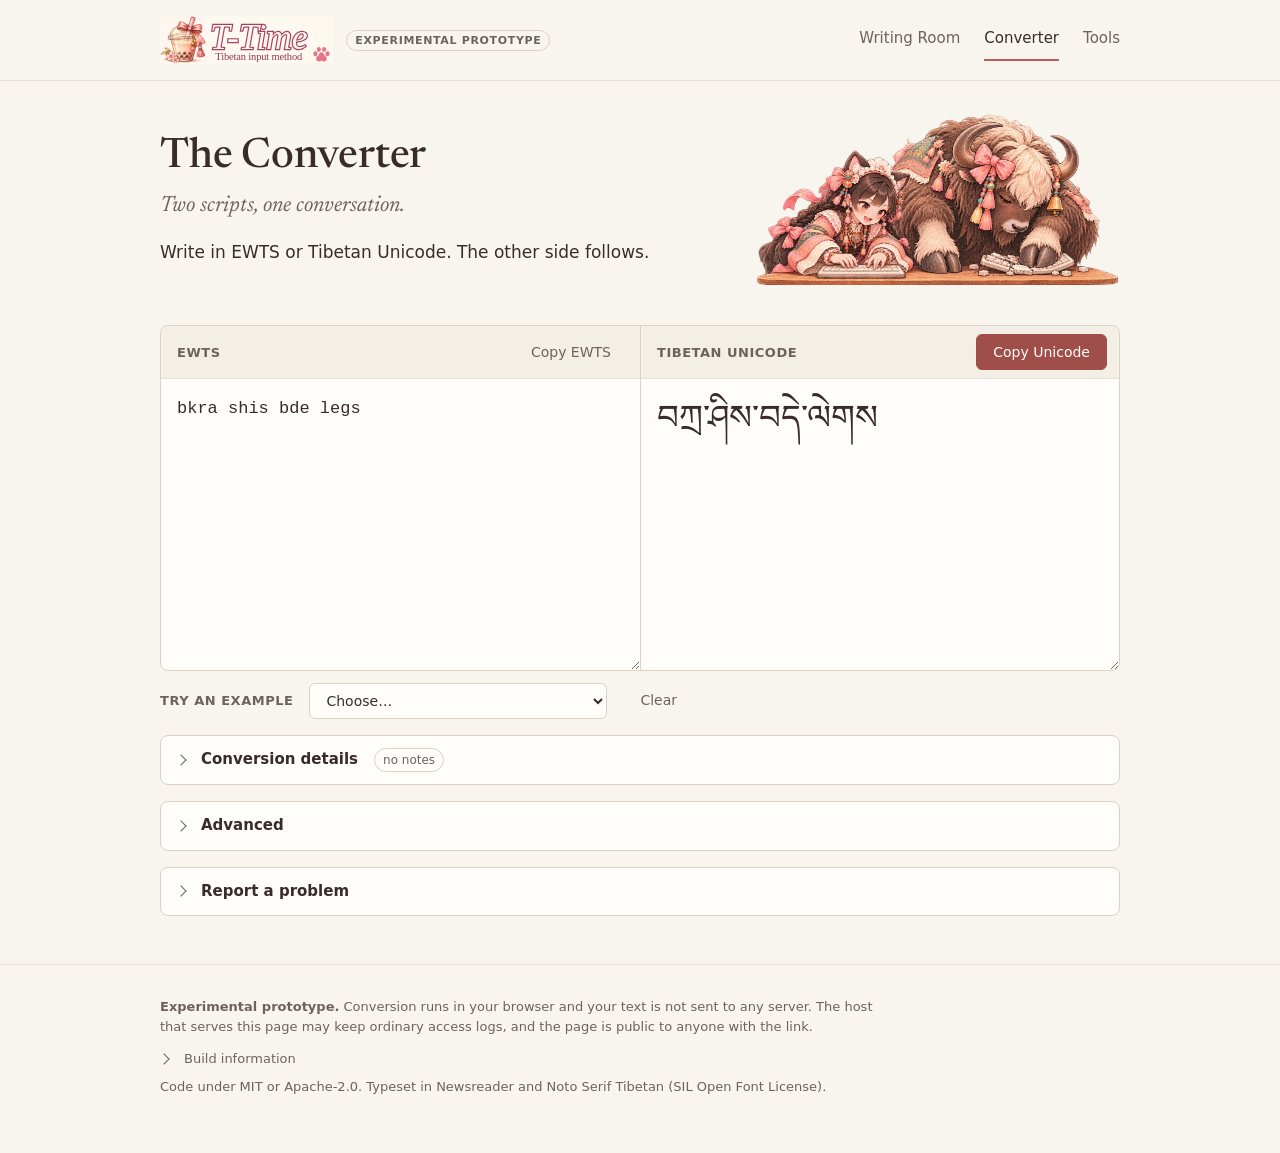
==== converter.html @ a83923ec "Use new square and long logos, add dark-mode long logo" ====
<!doctype html>
<html lang="en">
<head>
<meta charset="utf-8">
<meta name="viewport" content="width=device-width, initial-scale=1">
<meta name="color-scheme" content="light dark">
<title>T-Time Converter</title>
<link rel="icon" href="assets/logo-square.svg" type="image/svg+xml">
<link rel="preload" href="assets/fonts/NotoSerifTibetan.woff2" as="font" type="font/woff2" crossorigin>
<link rel="stylesheet" href="style.css">
</head>
<body>
<a class="skip" href="#main">Skip to content</a>
<header class="site-header"><div class="wrap">
  <a class="brand" href="index.html" aria-label="T-Time, writing room">
    <picture><source srcset="assets/logo-long-dark.svg" media="(prefers-color-scheme: dark)"><img src="assets/logo-long.svg" alt="T-time" width="172" height="48"></picture>
    <span class="badge">Experimental prototype</span>
  </a>
  <nav class="nav" aria-label="Primary">
    <a href="index.html">Writing Room</a>
    <a href="converter.html" aria-current="page">Converter</a>
    <a href="parity.html">Tools</a>
  </nav>
</div></header>
<main class="wrap" id="main">
  <div class="hero">
    <div class="intro">
      <h1>The Converter</h1>
      <p class="subtitle">Two scripts, one conversation.</p>
      <p class="lede">Write in EWTS or Tibetan Unicode. The other side follows.</p>
    </div>
    <img src="assets/typing.webp" alt="Momo the yak and Tibby the cat-maid typing together at a table" width="1200" height="567">
  </div>

  <div class="instrument paper">
    <section class="pane" aria-labelledby="l-ewts">
      <div class="pane-head">
        <label class="label" id="l-ewts" for="ewts">EWTS</label>
        <button type="button" id="copy-ewts" class="quiet">Copy EWTS</button>
      </div>
      <textarea id="ewts" class="ewts" rows="4" spellcheck="false" autocapitalize="off" autocomplete="off" autocorrect="off"></textarea>
    </section>
    <section class="pane" aria-labelledby="l-uni">
      <div class="pane-head">
        <label class="label" id="l-uni" for="uni">Tibetan Unicode</label>
        <button type="button" id="copy-uni" class="primary">Copy Unicode</button>
      </div>
      <textarea id="uni" class="tib" lang="bo" rows="4" spellcheck="false"></textarea>
    </section>
  </div>

  <div class="convbar">
    <label class="label" for="example">Try an example</label>
    <select id="example">
      <option value="">Choose…</option>
      <optgroup label="Ordinary Tibetan">
        <option value="bkra shis bde legs">bkra shis bde legs</option>
        <option value="bod skad">bod skad</option>
      </optgroup>
      <optgroup label="Consonant stacks">
        <option value="bsgrubs">bsgrubs</option>
        <option value="gyon g.yon ">gyon g.yon (stack or prefix)</option>
        <option value="sat+t+wa">sat+t+wa (explicit stack)</option>
      </optgroup>
      <optgroup label="Sanskrit">
        <option value="sarba mang+galaM ">sarba mang+galaM</option>
      </optgroup>
      <optgroup label="Punctuation and literals">
        <option value="khong [New York] la phebs song /">khong [New York] la phebs song /</option>
      </optgroup>
    </select>
    <button type="button" id="clear" class="quiet">Clear</button>
    <span id="status" class="status" role="status" aria-live="polite"></span>
  </div>

  <details class="paper" id="details">
    <summary>Conversion details <span class="count" id="diag-count">no notes</span></summary>
    <div class="disclosure-body">
      <dl class="facts">
        <dt>Last edited</dt><dd id="r-dir"></dd>
        <dt>Reverse fidelity</dt><dd id="r-fid"></dd>
        <dt>Round trip</dt><dd id="r-rt"></dd>
        <dt>Unicode code points</dt><dd><code id="r-cp"></code></dd>
        <dt>Normalization</dt><dd id="r-nf"></dd>
        <dt>Diagnostics</dt><dd><ul class="diag" id="r-diag"></ul></dd>
      </dl>
      <p class="hint"><strong>Exact</strong>: converting the EWTS back gives your Unicode unchanged. <strong>Canonical</strong>: equal after canonical normalization. <strong>Lossy</strong>: some characters have no EWTS spelling and appear as <code>\uXXXX</code> escapes. A round trip that differs is a finding worth reporting.</p>
    </div>
  </details>

  <details class="paper">
    <summary>Advanced</summary>
    <div class="disclosure-body">
      <label class="check"><input type="checkbox" id="precomposed"> Precomposed output (not NFC)</label>
      <p class="hint">Writes a few Tibetan letters as single precomposed characters (for example U+0F43) instead of their standard decomposed sequence. The result is not in Unicode normalization form NFC, so text compared or searched elsewhere may not match. Leave it off unless a font or program needs it.</p>
    </div>
  </details>

  <details class="paper" id="report-box">
    <summary>Report a problem</summary>
    <div class="disclosure-body">
      <p class="hint">Nothing is sent from this page. Review the text, then either copy it or open a pre-filled issue on GitHub, where you will see it before you submit. Issues on this repository are public, so untick the text box below if the text is private.</p>
      <label class="formrow">What you expected <textarea id="expected" rows="2"></textarea></label>
      <label class="check"><input type="checkbox" id="include-text" checked> Include both boxes in the report</label>
      <pre class="report" id="report" aria-label="Report preview"></pre>
      <div class="actions-row">
        <button type="button" id="copy-report">Copy report</button>
        <a class="button" id="gh-issue" href="https://github.com/ttime-ime/playground/issues/new" target="_blank" rel="noopener">Report on GitHub</a>
      </div>
    </div>
  </details>

</main>
<footer class="site-footer"><div class="wrap">
  <p><strong>Experimental prototype.</strong> Conversion runs in your browser and your text is not sent to any server. The host that serves this page may keep ordinary access logs, and the page is public to anyone with the link.</p>
  <details>
    <summary>Build information</summary>
    <p class="hint">Include this in bug reports.</p>
    <p class="build" id="build">loading…</p>
  </details>
  <p>Code under MIT or Apache-2.0. Typeset in Newsreader and Noto Serif Tibetan (SIL Open Font License).</p>
</div></footer>
<script type="module" src="converter.js"></script>
</body>
</html>
---- style.css ----
/* T-Time Playground: an illustrated writing workshop, drawn with a quiet hand.
   Expressive characters, quiet interface, beautiful Tibetan typography. */

@font-face {
  font-family: "Newsreader";
  src: url("assets/fonts/Newsreader.woff2") format("woff2");
  font-weight: 200 800;
  font-style: normal;
  font-display: swap;
}
@font-face {
  font-family: "Newsreader";
  src: url("assets/fonts/Newsreader-Italic.woff2") format("woff2");
  font-weight: 200 800;
  font-style: italic;
  font-display: swap;
}
@font-face {
  font-family: "Noto Serif Tibetan";
  src: url("assets/fonts/NotoSerifTibetan.woff2") format("woff2");
  font-weight: 100 900;
  font-display: swap;
}

:root {
  /* Light: ivory paper, walnut ink */
  --bg: #f8f5ef;
  --surface: #fffdf9;
  --surface-2: #f3eee6;
  --text: #392b2a;
  --muted: #6e625c;        /* a touch darker than the brief's #796C66, for 5.4:1 on ivory */
  --line: #ddd0c6;
  --line-soft: #e9e0d8;
  --coral: #b65e58;        /* decorative: rules, underlines, focus rings */
  --accent: #a04e49;       /* coral for text and filled buttons (5.6:1 on white) */
  --accent-ink: #ffffff;
  --turquoise: #4d8883;    /* selected states and small details */
  --turquoise-ink: #3f7772;
  --deep: #33272e;
  --select: #cfe5e1;       /* provisional text highlight */
  --warn-bg: #fbeee9;
  --focus: #4d8883;

  --serif: "Newsreader", "Iowan Old Style", "Palatino Linotype", Georgia, serif;
  --sans: system-ui, -apple-system, "Segoe UI", Roboto, "Helvetica Neue", sans-serif;
  --mono: ui-monospace, "SF Mono", Menlo, Consolas, "Liberation Mono", monospace;
  --tib: "Noto Serif Tibetan", "Jomolhari", "Kailasa", "Tibetan Machine Uni", "Microsoft Himalaya", serif;

  --r: 6px;
  --s1: 4px; --s2: 8px; --s3: 12px; --s4: 16px; --s5: 24px; --s6: 32px; --s7: 48px; --s8: 72px;
  --measure: 62rem;
  color-scheme: light;
}

@media (prefers-color-scheme: dark) {
  :root {
    /* Dark: the same room in evening light */
    --bg: #241e23;
    --surface: #30272d;
    --surface-2: #2b232a;
    --text: #f4ede5;
    --muted: #b7aaa5;
    --line: #514148;
    --line-soft: #3f333a;
    --coral: #e29a8d;
    --accent: #e29a8d;
    --accent-ink: #241e23;
    --turquoise: #7fbdb6;
    --turquoise-ink: #8cc7c0;
    --deep: #1b161a;
    --select: #3e5f5b;
    --warn-bg: #3a2b2d;
    --focus: #7fbdb6;
    color-scheme: dark;
  }
}

* { box-sizing: border-box; }
html { -webkit-text-size-adjust: 100%; }
body {
  margin: 0;
  background: var(--bg);
  color: var(--text);
  font: 400 16px/1.55 var(--sans);
  -webkit-font-smoothing: antialiased;
}
img, svg { max-width: 100%; }
a { color: var(--accent); text-underline-offset: 3px; }
a:hover { color: var(--text); }
code, pre, kbd { font-family: var(--mono); font-size: 0.8125rem; }
[lang="bo"] { font-family: var(--tib); }
.visually-hidden {
  position: absolute; width: 1px; height: 1px; margin: -1px; padding: 0;
  overflow: hidden; clip: rect(0 0 0 0); white-space: nowrap; border: 0;
}
.skip { position: absolute; left: var(--s4); top: -3rem; background: var(--surface); padding: var(--s2) var(--s3);
  border: 1px solid var(--line); border-radius: var(--r); z-index: 10; }
.skip:focus { top: var(--s2); }

:focus-visible { outline: 2px solid var(--focus); outline-offset: 2px; border-radius: 3px; }

/* ---------- Layout ---------- */
.wrap { max-width: var(--measure); margin: 0 auto; padding: 0 var(--s4); }
main.wrap { padding-bottom: var(--s7); }

/* ---------- Header ---------- */
.site-header { border-bottom: 1px solid var(--line-soft); }
.site-header .wrap {
  display: flex; flex-wrap: wrap; align-items: center; justify-content: space-between;
  gap: var(--s3) var(--s5); padding-top: var(--s4); padding-bottom: var(--s4);
}
.brand { display: flex; align-items: center; gap: var(--s3); text-decoration: none; }
.brand img { display: block; height: 48px; width: auto; }
.badge {
  font: 600 0.6875rem/1 var(--sans); letter-spacing: 0.06em; text-transform: uppercase;
  color: var(--muted); border: 1px solid var(--line); border-radius: 999px; padding: 4px 8px;
}
.nav { display: flex; gap: var(--s5); }
.nav a {
  color: var(--muted); text-decoration: none; font-size: 0.9375rem; font-weight: 500;
  padding: var(--s2) 0; border-bottom: 2px solid transparent;
  transition: color 0.15s, border-color 0.15s;
}
.nav a:hover { color: var(--text); border-bottom-color: var(--line); }
.nav a[aria-current="page"] { color: var(--text); border-bottom-color: var(--coral); }

/* ---------- Typography ---------- */
h1, h2, h3 { font-family: var(--serif); font-weight: 500; line-height: 1.15; margin: 0; letter-spacing: -0.005em; }
h1 { font-size: clamp(2.125rem, 4.5vw + 1rem, 2.625rem); }
h2 { font-size: clamp(1.4375rem, 1.5vw + 1rem, 1.625rem); margin-top: var(--s7); }
h3 { font-size: 1.125rem; }
.subtitle { font-family: var(--serif); font-style: italic; font-size: 1.375rem; color: var(--muted); margin: var(--s2) 0 0; }
.lede { font-size: 1.0625rem; max-width: 34rem; margin: var(--s4) 0 0; }
.hint { color: var(--muted); font-size: 0.875rem; margin: var(--s2) 0; }
.label, label.field {
  font: 600 0.8125rem/1.2 var(--sans); letter-spacing: 0.04em; text-transform: uppercase; color: var(--muted);
}

/* ---------- Intro ---------- */
.intro { padding: var(--s6) 0 var(--s5); }
.hero {
  display: grid; grid-template-columns: minmax(0, 1fr) minmax(0, 38%); align-items: end;
  gap: var(--s6); padding: var(--s6) 0 var(--s4);
}
.hero img { display: block; width: 100%; height: auto; }
.hero .intro { padding: 0; align-self: center; }

/* ---------- Surfaces and controls ---------- */
.paper {
  background: var(--surface); border: 1px solid var(--line); border-radius: 8px;
}
button, select, textarea, input { font: inherit; color: inherit; }
button {
  font-size: 0.875rem; font-weight: 500; min-height: 36px; padding: 0 var(--s4);
  background: var(--surface); border: 1px solid var(--line); border-radius: var(--r); cursor: pointer;
  transition: border-color 0.15s, background-color 0.15s;
}
button:hover { border-color: var(--coral); }
button.primary { background: var(--accent); border-color: var(--accent); color: var(--accent-ink); }
button.primary:hover { filter: brightness(1.06); }
button.quiet { background: transparent; border-color: transparent; color: var(--muted); }
button.quiet:hover { color: var(--text); border-color: var(--line); }
select {
  min-height: 36px; padding: 0 var(--s3); font-size: 0.875rem; background: var(--surface);
  border: 1px solid var(--line); border-radius: var(--r);
}
input[type="checkbox"] { accent-color: var(--turquoise); width: 1rem; height: 1rem; vertical-align: -2px; margin: 0 var(--s2) 0 0; }
.check { display: inline-flex; align-items: center; font-size: 0.875rem; }
.status { font-size: 0.8125rem; color: var(--turquoise-ink); min-width: 7rem; }
.toolbar {
  display: flex; flex-wrap: wrap; align-items: center; gap: var(--s3) var(--s4);
  padding: var(--s3) var(--s4); border-bottom: 1px solid var(--line-soft);
}
.toolbar .actions { display: flex; align-items: center; gap: var(--s2); margin-left: auto; }
.toolbar label.field { display: inline-flex; align-items: center; gap: var(--s2); }

textarea {
  width: 100%; display: block; resize: vertical; border: 0; background: transparent;
  padding: var(--s4); outline: none;
}
.tib { font-family: var(--tib); font-size: clamp(1.875rem, 1.2vw + 1.5rem, 2.125rem); line-height: 1.9; }
.ewts { font-family: var(--mono); font-size: 1.0625rem; line-height: 1.7; }
.tib::selection, .writing::selection { background: var(--select); color: var(--text); }
.writing { min-height: 15rem; padding: var(--s5) var(--s6); }

/* ---------- Converter ---------- */
.instrument { display: grid; grid-template-columns: 1fr 1fr; margin-top: var(--s5); overflow: hidden; }
.pane { display: flex; flex-direction: column; min-width: 0; }
.pane + .pane { border-left: 1px solid var(--line); }
.pane:focus-within { box-shadow: inset 0 0 0 2px var(--focus); }
.pane-head { display: flex; align-items: center; justify-content: space-between; gap: var(--s3);
  padding: var(--s2) var(--s3) var(--s2) var(--s4); border-bottom: 1px solid var(--line-soft); background: var(--surface-2); min-height: 48px; }
.pane textarea { min-height: 13rem; flex: 1 1 auto; }
.convbar { display: flex; flex-wrap: wrap; align-items: center; gap: var(--s3) var(--s4); margin-top: var(--s3); }

/* ---------- Disclosures ---------- */
details { margin-top: var(--s4); }
details.paper { padding: 0; }
summary {
  cursor: pointer; font-weight: 600; font-size: 0.9375rem; padding: var(--s3) var(--s4); list-style: none;
  display: flex; align-items: center; gap: var(--s2);
}
summary::-webkit-details-marker { display: none; }
summary::before { content: ""; width: 7px; height: 7px; border-right: 1.5px solid var(--muted); border-bottom: 1.5px solid var(--muted);
  transform: rotate(-45deg); transition: transform 0.15s; margin-right: var(--s2); flex: none; }
details[open] > summary::before { transform: rotate(45deg); }
.disclosure-body { padding: 0 var(--s4) var(--s4); }
.count { font-weight: 500; font-size: 0.75rem; color: var(--muted); border: 1px solid var(--line); border-radius: 999px; padding: 2px 8px; margin-left: var(--s2); }
.count.has { color: var(--accent); border-color: var(--coral); }

dl.facts { display: grid; grid-template-columns: minmax(9rem, 13rem) minmax(0, 1fr); gap: var(--s2) var(--s4); margin: 0; font-size: 0.875rem; }
dl.facts dt { color: var(--muted); }
dl.facts dd { margin: 0; overflow-wrap: anywhere; }
dl.facts code { font-size: 0.8125rem; color: var(--text); }
.diag { list-style: none; margin: 0; padding: 0; }
.diag li { padding: var(--s2) var(--s3); border-left: 3px solid var(--line); background: var(--surface-2); margin: 0 0 var(--s2); border-radius: 0 var(--r) var(--r) 0; }
.diag li.warn { border-left-color: var(--coral); background: var(--warn-bg); }
.diag li.note { border-left-color: var(--turquoise); }
.diag .tag { font: 600 0.6875rem/1 var(--sans); letter-spacing: 0.05em; text-transform: uppercase; margin-right: var(--s2); }
pre.report { white-space: pre-wrap; overflow-wrap: anywhere; background: var(--surface-2); border: 1px solid var(--line-soft);
  border-radius: var(--r); padding: var(--s3); margin: var(--s3) 0; }
.formrow { display: block; margin: var(--s3) 0; }
.formrow textarea { border: 1px solid var(--line); border-radius: var(--r); background: var(--surface); padding: var(--s2) var(--s3); margin-top: var(--s1); font-size: 0.9375rem; }

/* ---------- Examples ---------- */
.example-group + .example-group { margin-top: var(--s4); }
.example-group h3 { font-family: var(--sans); font-size: 0.8125rem; font-weight: 600; letter-spacing: 0.04em; text-transform: uppercase; color: var(--muted); margin-bottom: var(--s2); }
.chips { display: flex; flex-wrap: wrap; gap: var(--s2); }
.chip { display: flex; flex-direction: column; align-items: flex-start; gap: 2px; padding: var(--s2) var(--s3); min-height: 0; text-align: left; }
.chip code { font-size: 0.875rem; }
.chip small { color: var(--muted); font-size: 0.75rem; }

/* ---------- Tables (parity) ---------- */
table.data { width: 100%; border-collapse: collapse; font-size: 0.875rem; }
table.data th, table.data td { text-align: left; padding: var(--s2) var(--s3); border-bottom: 1px solid var(--line-soft); }
table.data th { color: var(--muted); font-weight: 600; font-size: 0.75rem; letter-spacing: 0.04em; text-transform: uppercase; }
table.data td.num { font-variant-numeric: tabular-nums; }
.pass::before { content: "✓ "; color: var(--turquoise-ink); }
.fail::before { content: "✕ "; color: var(--accent); }
.fail { color: var(--accent); font-weight: 600; }
.summaryline { font-family: var(--serif); font-size: 1.375rem; margin: var(--s4) 0; }

/* ---------- Vignette and footer ---------- */
.site-footer { border-top: 1px solid var(--line-soft); color: var(--muted); font-size: 0.8125rem; padding: var(--s5) 0 var(--s7); }
.site-footer p { margin: var(--s2) 0; max-width: 46rem; }
.site-footer details { margin-top: var(--s3); }
.site-footer summary { padding: 0; font-weight: 500; font-size: 0.8125rem; }
.site-footer .build { font-family: var(--mono); margin: var(--s2) 0 0; overflow-wrap: anywhere; }

/* ---------- Responsive ---------- */
@media (max-width: 800px) {
  .hero { grid-template-columns: 1fr; gap: var(--s4); }
  .hero img { width: min(22rem, 80%); justify-self: start; order: 2; }
  .instrument { grid-template-columns: 1fr; }
  .pane + .pane { border-left: 0; border-top: 1px solid var(--line); }
  .pane textarea { min-height: 11rem; }
  .writing { padding: var(--s4); }
  dl.facts { grid-template-columns: 1fr; gap: 0; }
  dl.facts dt { margin-top: var(--s3); }
  .nav { gap: var(--s4); }
  .brand img { height: 40px; }
}
@media (max-width: 420px) {
  button, select { min-height: 44px; }
  .badge { font-size: 0.625rem; padding: 3px 6px; }
  .toolbar .actions { width: 100%; justify-content: space-between; }
  .status { min-width: 0; }
}
@media (prefers-reduced-motion: reduce) {
  * { transition: none !important; }
}

textarea::placeholder { font-family: var(--serif); font-style: italic; font-size: 1.25rem; color: var(--muted); opacity: 0.8; }

/* ---------- Report actions ---------- */
.actions-row { display: flex; flex-wrap: wrap; gap: var(--s3); align-items: center; }
a.button {
  display: inline-flex; align-items: center; font-size: 0.875rem; font-weight: 500; min-height: 36px;
  padding: 0 var(--s4); background: var(--surface); border: 1px solid var(--line); border-radius: var(--r);
  color: var(--text); text-decoration: none;
}
a.button:hover { border-color: var(--coral); }
@media (max-width: 420px) { a.button { min-height: 44px; } }

/* ---------- Symbol palette ---------- */
.palette { padding: var(--s5); margin: var(--s5) 0; }
.palette[hidden] { display: none; }
.palette-head { display: flex; align-items: center; justify-content: space-between; gap: var(--s3); }
.palette-head h2 { margin: 0; }
.palette input[type="search"] {
  display: block; width: 100%; min-height: 40px; margin: var(--s2) 0 var(--s3); padding: 0 var(--s3);
  background: var(--bg); border: 1px solid var(--line); border-radius: var(--r);
}
.palette .chips { margin-bottom: var(--s3); }
.chip[aria-pressed="true"] { background: var(--accent); border-color: var(--accent); color: var(--surface); }
.sym-grid { list-style: none; margin: 0; padding: 0; display: grid; grid-template-columns: repeat(auto-fill, minmax(10.5rem, 1fr)); gap: var(--s3); }
.sym { display: flex; flex-direction: column; gap: var(--s1); }
.sym-insert {
  display: flex; flex: 1; flex-direction: column; align-items: center; justify-content: center; gap: 2px; height: auto; min-height: 0; width: 100%;
  padding: var(--s3) var(--s2); text-align: center; background: var(--bg);
}
.sym-glyph { font-size: 2.25rem; line-height: 1.5; min-height: 3.4rem; }
.sym-label { font-size: 0.8125rem; font-weight: 500; }
.sym-meta, .sym-ewts { font-family: var(--mono); font-size: 0.6875rem; color: var(--muted); overflow-wrap: anywhere; }
.sym-copy { min-height: 28px; font-size: 0.75rem; }
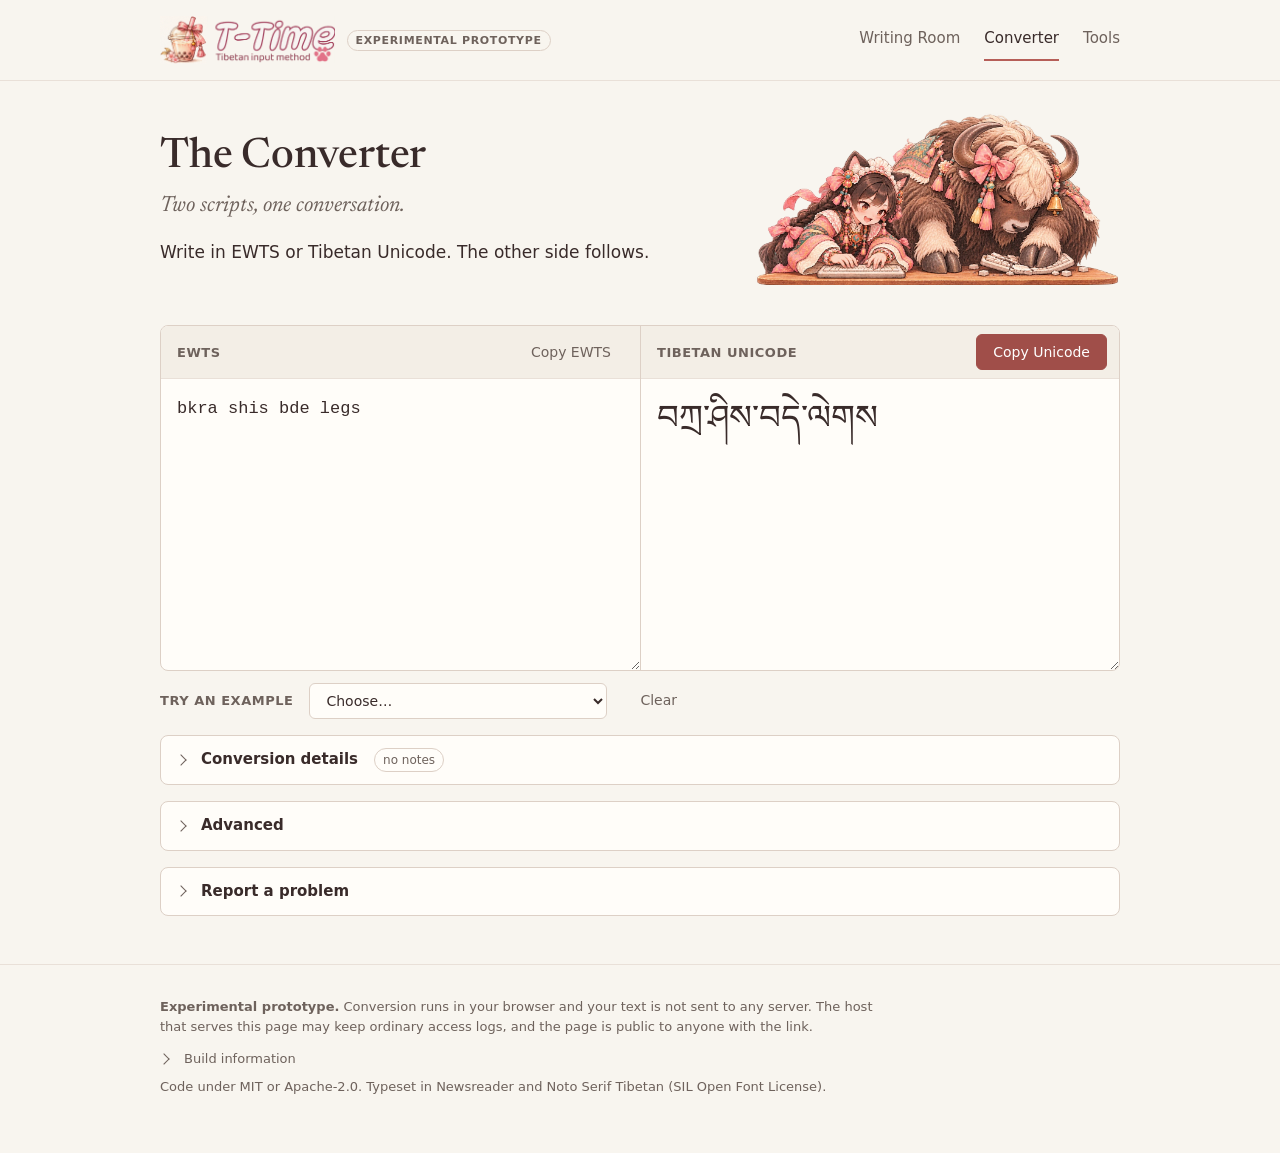
==== commit d31c8a93: "Blend the header logo into the page and add the symbol review page" ====
--- a/converter.html
+++ b/converter.html
@@ -13,7 +13,7 @@
 <a class="skip" href="#main">Skip to content</a>
 <header class="site-header"><div class="wrap">
   <a class="brand" href="index.html" aria-label="T-Time, writing room">
-    <picture><source srcset="assets/logo-long-dark.svg" media="(prefers-color-scheme: dark)"><img src="assets/logo-long.svg" alt="T-time" width="172" height="48"></picture>
+    <picture><source srcset="assets/logo-long-dark.webp" media="(prefers-color-scheme: dark)"><img src="assets/logo-long.webp" alt="T-time" width="175" height="48"></picture>
     <span class="badge">Experimental prototype</span>
   </a>
   <nav class="nav" aria-label="Primary">
--- a/style.css
+++ b/style.css
@@ -303,3 +303,8 @@
 .sym-label { font-size: 0.8125rem; font-weight: 500; }
 .sym-meta, .sym-ewts { font-family: var(--mono); font-size: 0.6875rem; color: var(--muted); overflow-wrap: anywhere; }
 .sym-copy { min-height: 28px; font-size: 0.75rem; }
+
+/* ---------- Symbol review ---------- */
+#filter { display: block; width: 100%; min-height: 40px; margin-top: var(--s1); padding: 0 var(--s3); background: var(--bg); border: 1px solid var(--line); border-radius: var(--r); }
+#table td:nth-child(2) { min-width: 14rem; }
+#table td:nth-child(8) input { width: 100%; min-width: 10rem; min-height: 32px; padding: 0 var(--s2); background: var(--bg); border: 1px solid var(--line); border-radius: var(--r); }
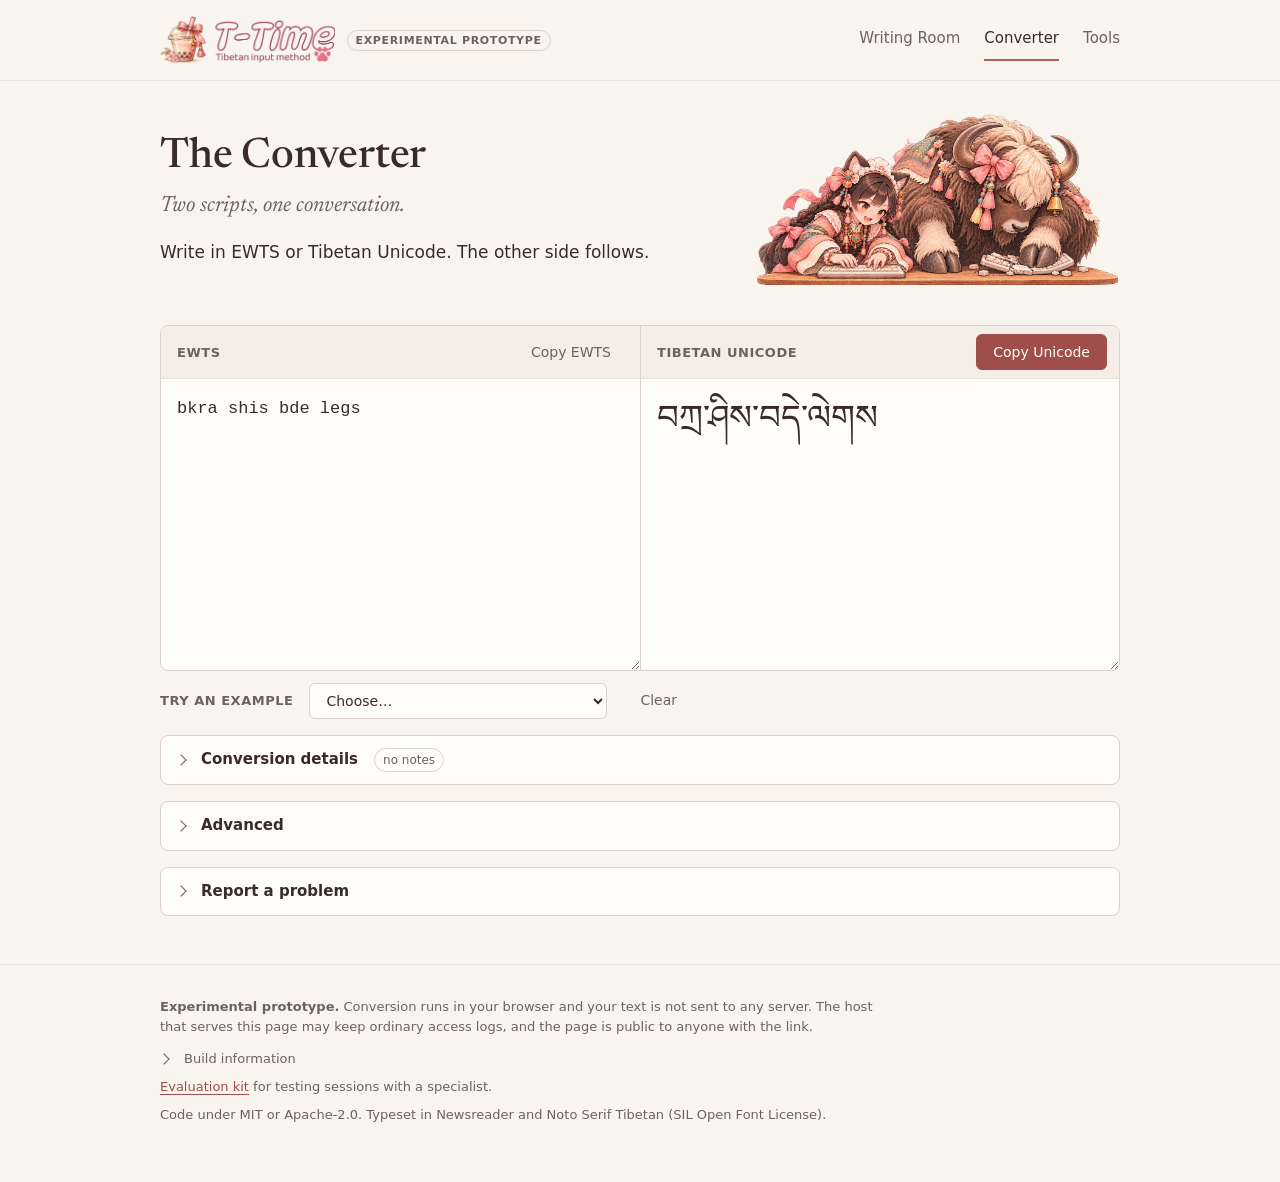
==== commit c318c302: "Add the evaluation kit page" ====
--- a/converter.html
+++ b/converter.html
@@ -118,6 +118,7 @@
     <p class="hint">Include this in bug reports.</p>
     <p class="build" id="build">loading…</p>
   </details>
+  <p><a href="evaluate.html">Evaluation kit</a> for testing sessions with a specialist.</p>
   <p>Code under MIT or Apache-2.0. Typeset in Newsreader and Noto Serif Tibetan (SIL Open Font License).</p>
 </div></footer>
 <script type="module" src="converter.js"></script>
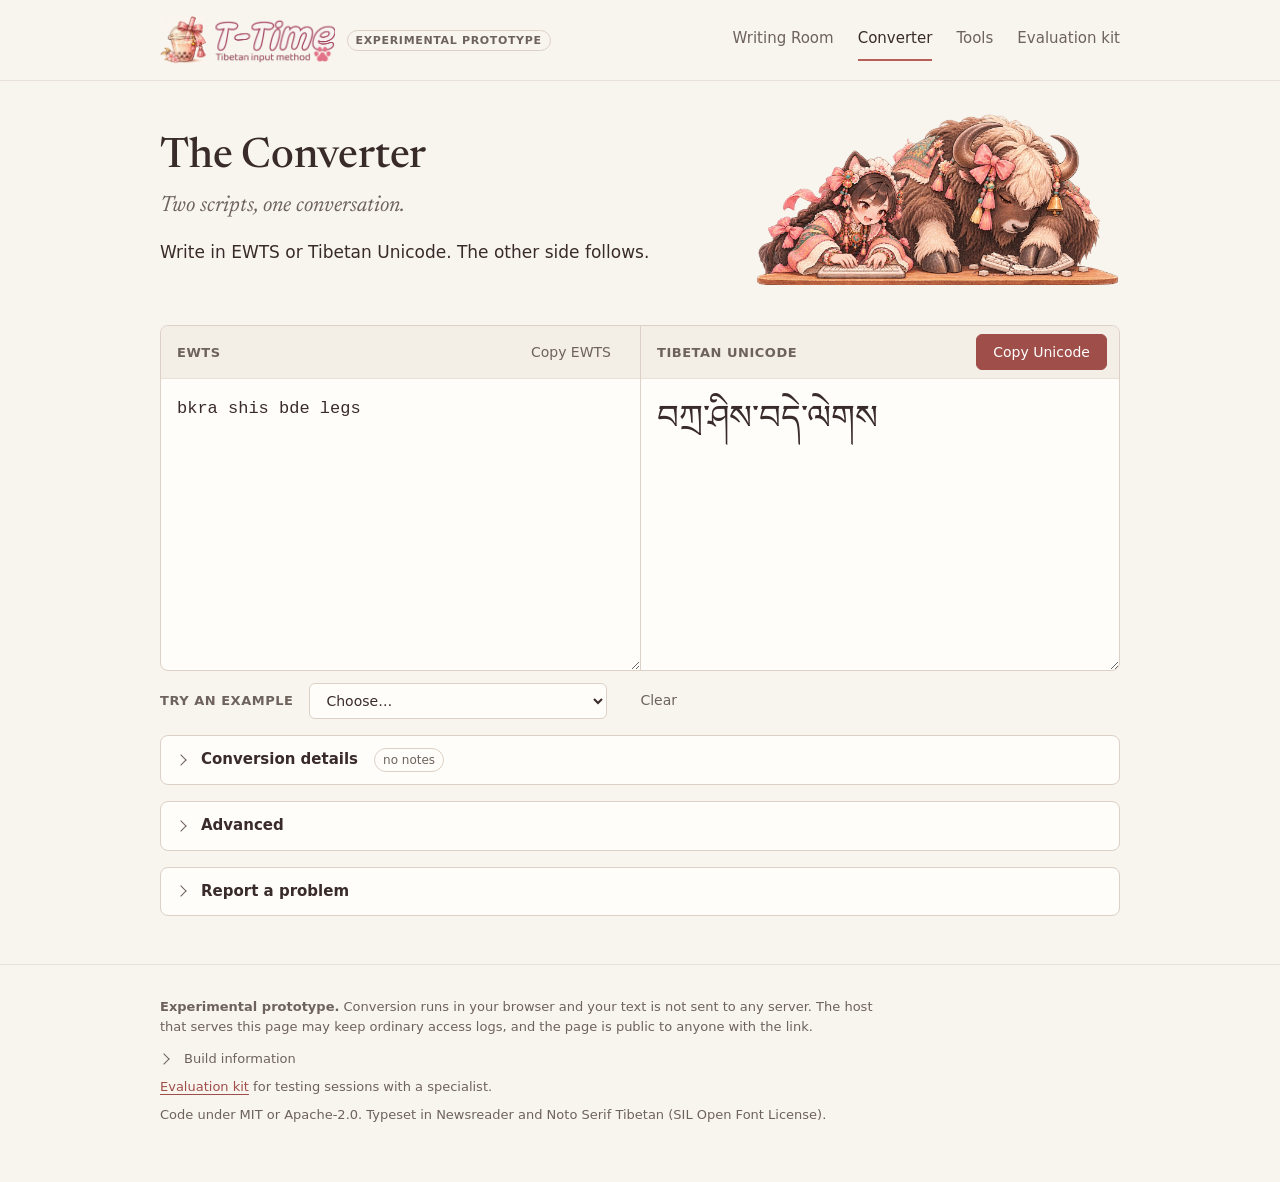
==== commit 78b57d37: "Moved eval to menu" ====
--- a/converter.html
+++ b/converter.html
@@ -20,6 +20,7 @@
     <a href="index.html">Writing Room</a>
     <a href="converter.html" aria-current="page">Converter</a>
     <a href="parity.html">Tools</a>
+    <a href="evaluate.html">Evaluation kit</a>
   </nav>
 </div></header>
 <main class="wrap" id="main">
--- a/style.css
+++ b/style.css
@@ -149,6 +149,10 @@
 .paper {
   background: var(--surface); border: 1px solid var(--line); border-radius: 8px;
 }
+.evaluation > .paper { padding: var(--s4) var(--s5); margin-top: var(--s3); }
+.evaluation > .paper h2:first-child { margin-top: 0; }
+.evaluation > nav.paper { padding-top: var(--s3); padding-bottom: var(--s3); }
+.evaluation > nav.paper .actions-row { margin: 0; }
 button, select, textarea, input { font: inherit; color: inherit; }
 button {
   font-size: 0.875rem; font-weight: 500; min-height: 36px; padding: 0 var(--s4);
